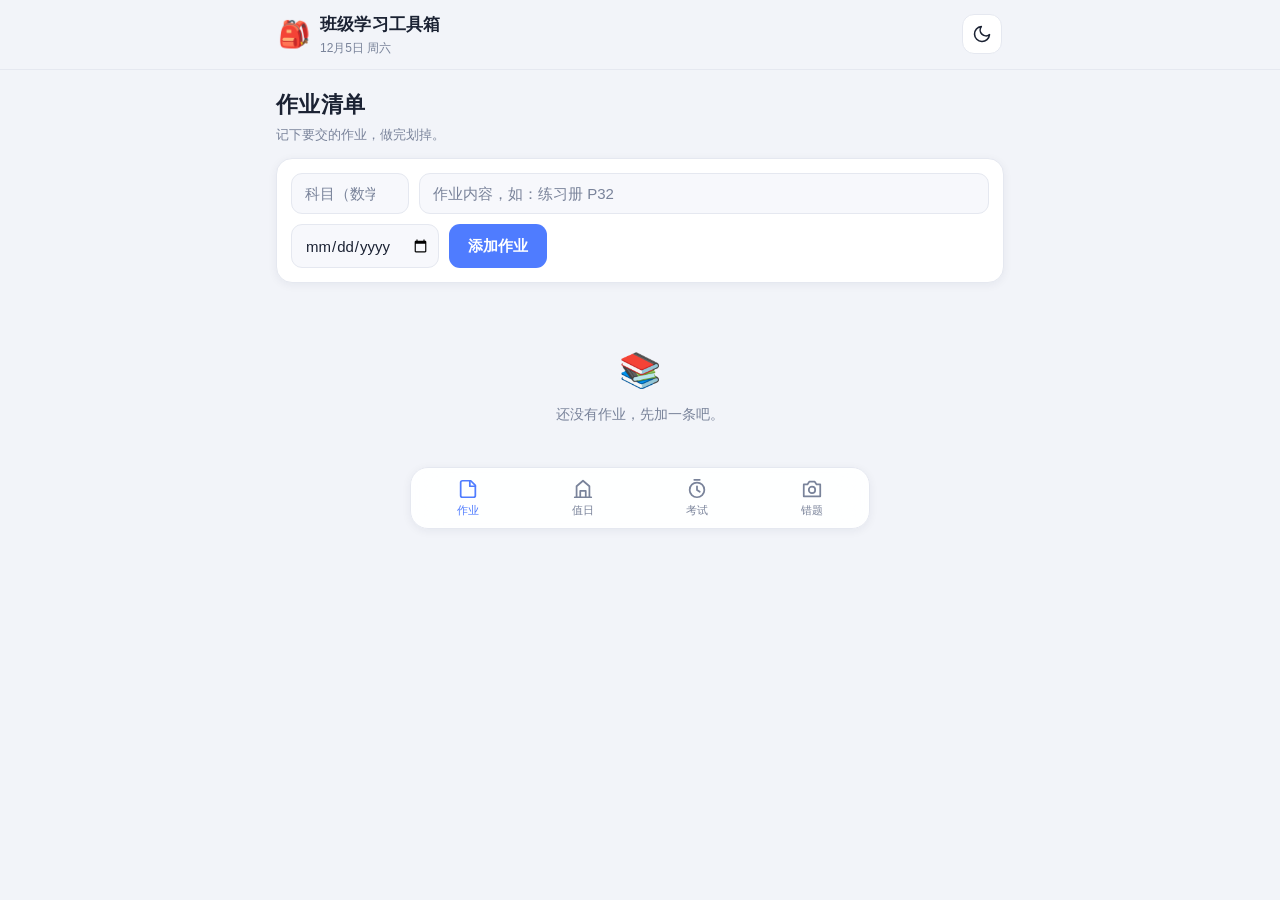
==== index.html @ fb42eb40 "feat: 班级学习工具箱 v1（作业、值日、考试倒计时、错题本）" ====
<!DOCTYPE html>
<html lang="zh-CN">
<head>
<meta charset="UTF-8">
<meta name="viewport" content="width=device-width, initial-scale=1.0, viewport-fit=cover">
<meta name="theme-color" content="#4f7cff">
<meta name="description" content="班级学习工具箱：作业清单、值日表、考试倒计时、错题整理，一个页面全搞定，数据存在本机。">
<title>班级学习工具箱</title>
<link rel="icon" href="data:image/svg+xml,<svg xmlns='http://www.w3.org/2000/svg' viewBox='0 0 100 100'><text y='.9em' font-size='90'>🎒</text></svg>">
<link rel="manifest" href="manifest.json">
<link rel="stylesheet" href="style.css?v=1">
</head>
<body>

<header class="topbar">
  <div class="topbar-inner">
    <div class="brand">
      <span class="brand-logo">🎒</span>
      <div>
        <h1>班级学习工具箱</h1>
        <p class="brand-sub" id="todayText">今天</p>
      </div>
    </div>
    <button class="icon-btn" id="themeBtn" type="button" aria-label="切换深色模式">
      <svg viewBox="0 0 24 24" aria-hidden="true"><path d="M21 12.8A9 9 0 1 1 11.2 3a7 7 0 0 0 9.8 9.8Z"/></svg>
    </button>
  </div>
</header>

<main class="wrap">

  <!-- ========== 作业 ========== -->
  <section class="panel" id="panel-homework">
    <div class="panel-head">
      <h2>作业清单</h2>
      <p class="panel-desc">记下要交的作业，做完划掉。</p>
    </div>

    <form class="card form" id="hwForm" autocomplete="off">
      <div class="row">
        <input class="input" id="hwSubject" list="subjectList" placeholder="科目（数学）" maxlength="12">
        <input class="input grow" id="hwTitle" placeholder="作业内容，如：练习册 P32" maxlength="60" required>
      </div>
      <div class="row">
        <input class="input" id="hwDue" type="date" aria-label="截止日期">
        <button class="btn primary" type="submit">添加作业</button>
      </div>
      <datalist id="subjectList">
        <option>语文</option><option>数学</option><option>英语</option>
        <option>物理</option><option>化学</option><option>生物</option>
        <option>历史</option><option>地理</option><option>道法</option><option>其他</option>
      </datalist>
    </form>

    <div class="stats" id="hwStats"></div>
    <ul class="list" id="hwList"></ul>
    <div class="empty" id="hwEmpty" hidden>
      <span class="empty-emoji">📚</span>
      <p>还没有作业，先加一条吧。</p>
    </div>
  </section>

  <!-- ========== 值日 ========== -->
  <section class="panel" id="panel-duty" hidden>
    <div class="panel-head">
      <h2>值日表</h2>
      <p class="panel-desc">点一下就能改，谁值日一目了然。</p>
    </div>
    <div class="duty-grid" id="dutyGrid"></div>
    <p class="hint">今日值日：<strong id="dutyToday">未安排</strong></p>
  </section>

  <!-- ========== 考试 ========== -->
  <section class="panel" id="panel-exam" hidden>
    <div class="panel-head">
      <h2>考试倒计时</h2>
      <p class="panel-desc">离考试还有几天，心里有个数。</p>
    </div>

    <form class="card form" id="examForm" autocomplete="off">
      <div class="row">
        <input class="input grow" id="examName" placeholder="考试名称，如：期中数学" maxlength="30" required>
        <input class="input" id="examDate" type="date" required aria-label="考试日期">
        <button class="btn primary" type="submit">添加</button>
      </div>
    </form>

    <div class="exam-list" id="examList"></div>
    <div class="empty" id="examEmpty" hidden>
      <span class="empty-emoji">⏳</span>
      <p>还没有考试安排。</p>
    </div>
  </section>

  <!-- ========== 错题 ========== -->
  <section class="panel" id="panel-mistake" hidden>
    <div class="panel-head">
      <h2>错题本</h2>
      <p class="panel-desc">拍下题目，写上错因，考前翻一翻。</p>
    </div>

    <form class="card form" id="mistakeForm" autocomplete="off">
      <label class="upload" id="uploadBox">
        <input type="file" id="mistakeFile" accept="image/*" hidden>
        <img id="mistakePreview" alt="预览" hidden>
        <span class="upload-tip" id="uploadTip">📷 选择题目照片</span>
      </label>
      <div class="row">
        <input class="input" id="mistakeSubject" list="subjectList" placeholder="科目" maxlength="12">
        <input class="input grow" id="mistakeNote" placeholder="错因 / 正确思路" maxlength="80">
      </div>
      <button class="btn primary" type="submit" id="mistakeSubmit">保存错题</button>
    </form>

    <div class="mistake-grid" id="mistakeGrid"></div>
    <div class="empty" id="mistakeEmpty" hidden>
      <span class="empty-emoji">📝</span>
      <p>错题本还是空的。</p>
    </div>
  </section>

</main>

<nav class="tabbar" aria-label="功能导航">
  <button class="tab active" data-tab="homework" type="button">
    <svg viewBox="0 0 24 24" aria-hidden="true"><path d="M4 5a2 2 0 0 1 2-2h9l5 5v11a2 2 0 0 1-2 2H6a2 2 0 0 1-2-2Z"/><path d="M14 3v6h6"/></svg>
    <span>作业</span>
  </button>
  <button class="tab" data-tab="duty" type="button">
    <svg viewBox="0 0 24 24" aria-hidden="true"><path d="M3 21h18"/><path d="M5 21V9l7-6 7 6v12"/><path d="M9 21v-7h6v7"/></svg>
    <span>值日</span>
  </button>
  <button class="tab" data-tab="exam" type="button">
    <svg viewBox="0 0 24 24" aria-hidden="true"><circle cx="12" cy="13" r="8"/><path d="M12 9v4l3 2"/><path d="M9 2h6"/></svg>
    <span>考试</span>
  </button>
  <button class="tab" data-tab="mistake" type="button">
    <svg viewBox="0 0 24 24" aria-hidden="true"><path d="M3 7h4l2-3h6l2 3h4v13H3Z"/><circle cx="12" cy="13" r="3.5"/></svg>
    <span>错题</span>
  </button>
</nav>

<div class="toast" id="toast" role="status" aria-live="polite"></div>

<script src="app.js?v=1" defer></script>
</body>
</html>
---- style.css ----
:root {
  --bg: #f2f4f9;
  --card: #ffffff;
  --card-2: #f7f8fc;
  --text: #1b2233;
  --muted: #79839a;
  --line: #e5e8f0;
  --primary: #4f7cff;
  --primary-soft: #eaf0ff;
  --danger: #e5484d;
  --danger-soft: #fdecec;
  --ok: #17a673;
  --ok-soft: #e7f7f0;
  --shadow: 0 2px 10px rgba(24, 39, 75, .06);
  --radius: 16px;
}

body.dark {
  --bg: #0e1320;
  --card: #171e2e;
  --card-2: #1d2536;
  --text: #e8edf8;
  --muted: #98a3ba;
  --line: #273149;
  --primary: #6c93ff;
  --primary-soft: #1e2b4d;
  --danger: #ff6b6f;
  --danger-soft: #3a1f24;
  --ok: #3ddc97;
  --ok-soft: #163328;
  --shadow: 0 2px 14px rgba(0, 0, 0, .35);
}

* { box-sizing: border-box; }

[hidden] { display: none !important; }

html { -webkit-text-size-adjust: 100%; }

body {
  margin: 0;
  padding-bottom: calc(78px + env(safe-area-inset-bottom));
  background: var(--bg);
  color: var(--text);
  font-family: -apple-system, BlinkMacSystemFont, "PingFang SC", "Microsoft YaHei", "Segoe UI", sans-serif;
  font-size: 15px;
  line-height: 1.5;
  transition: background .2s, color .2s;
}

svg { width: 20px; height: 20px; fill: none; stroke: currentColor; stroke-width: 1.9; stroke-linecap: round; stroke-linejoin: round; }

/* ---------- 顶栏 ---------- */
.topbar {
  position: sticky;
  top: 0;
  z-index: 20;
  background: color-mix(in srgb, var(--bg) 88%, transparent);
  backdrop-filter: blur(12px);
  border-bottom: 1px solid var(--line);
}
.topbar-inner {
  max-width: 760px;
  margin: 0 auto;
  padding: 12px 18px;
  display: flex;
  align-items: center;
  justify-content: space-between;
  gap: 12px;
}
.brand { display: flex; align-items: center; gap: 10px; min-width: 0; }
.brand-logo { font-size: 26px; line-height: 1; }
.brand h1 { margin: 0; font-size: 17px; font-weight: 700; letter-spacing: .2px; }
.brand-sub { margin: 1px 0 0; font-size: 12px; color: var(--muted); }

.icon-btn {
  width: 40px; height: 40px;
  display: grid; place-items: center;
  border: 1px solid var(--line);
  border-radius: 12px;
  background: var(--card);
  color: var(--text);
  cursor: pointer;
  flex: 0 0 auto;
}
.icon-btn:active { transform: scale(.94); }

/* ---------- 布局 ---------- */
.wrap { max-width: 760px; margin: 0 auto; padding: 18px 16px 8px; }

.panel-head { margin-bottom: 14px; }
.panel-head h2 { margin: 0 0 4px; font-size: 22px; letter-spacing: .3px; }
.panel-desc { margin: 0; color: var(--muted); font-size: 13px; }

.card {
  background: var(--card);
  border: 1px solid var(--line);
  border-radius: var(--radius);
  box-shadow: var(--shadow);
}

/* ---------- 表单 ---------- */
.form { padding: 14px; display: flex; flex-direction: column; gap: 10px; margin-bottom: 16px; }
.row { display: flex; gap: 10px; }
.row > .grow { flex: 1 1 auto; min-width: 0; }

.input {
  min-width: 0;
  width: 118px;
  flex: 0 0 auto;
  padding: 11px 13px;
  border: 1px solid var(--line);
  border-radius: 11px;
  background: var(--card-2);
  color: var(--text);
  font-size: 15px;
  font-family: inherit;
  transition: border-color .15s, box-shadow .15s;
}
.input::placeholder { color: var(--muted); }
.input:focus {
  outline: none;
  border-color: var(--primary);
  box-shadow: 0 0 0 3px var(--primary-soft);
}
input[type="date"].input { width: 148px; padding-right: 8px; }

.btn {
  min-height: 44px;
  padding: 0 18px;
  border: 1px solid var(--line);
  border-radius: 11px;
  background: var(--card-2);
  color: var(--text);
  font-size: 15px;
  font-family: inherit;
  font-weight: 600;
  cursor: pointer;
  flex: 0 0 auto;
  transition: transform .12s, filter .15s;
}
.btn.primary { background: var(--primary); border-color: transparent; color: #fff; }
.btn:active { transform: scale(.97); }
.btn:disabled { opacity: .55; cursor: not-allowed; }

/* ---------- 统计条 ---------- */
.stats { display: flex; gap: 8px; flex-wrap: wrap; margin-bottom: 12px; font-size: 13px; color: var(--muted); }
.chip {
  padding: 5px 11px;
  border-radius: 999px;
  background: var(--card);
  border: 1px solid var(--line);
}
.chip b { color: var(--text); }
.chip.urgent { background: var(--danger-soft); border-color: transparent; color: var(--danger); }
.chip.urgent b { color: var(--danger); }
.chip.done { background: var(--ok-soft); border-color: transparent; color: var(--ok); }
.chip.done b { color: var(--ok); }

/* ---------- 作业列表 ---------- */
.list { list-style: none; margin: 0; padding: 0; display: flex; flex-direction: column; gap: 10px; }

.hw-item {
  display: flex;
  align-items: flex-start;
  gap: 12px;
  padding: 14px;
  background: var(--card);
  border: 1px solid var(--line);
  border-radius: 14px;
  box-shadow: var(--shadow);
}
.hw-item.overdue { border-color: color-mix(in srgb, var(--danger) 45%, var(--line)); }
.hw-item.done { opacity: .62; }
.hw-item.done .hw-title { text-decoration: line-through; }

.check {
  flex: 0 0 auto;
  width: 26px; height: 26px;
  margin-top: 1px;
  border: 1.8px solid var(--line);
  border-radius: 9px;
  background: var(--card-2);
  color: transparent;
  display: grid; place-items: center;
  cursor: pointer;
  transition: background .15s, border-color .15s;
}
.check svg { width: 15px; height: 15px; stroke-width: 3; }
.check[aria-checked="true"] { background: var(--ok); border-color: var(--ok); color: #fff; }

.hw-body { flex: 1 1 auto; min-width: 0; }
.hw-title { font-size: 15px; font-weight: 600; word-break: break-word; }
.hw-meta { display: flex; align-items: center; gap: 8px; margin-top: 6px; flex-wrap: wrap; font-size: 12px; color: var(--muted); }
.subject-tag {
  padding: 2px 8px;
  border-radius: 6px;
  background: var(--primary-soft);
  color: var(--primary);
  font-weight: 600;
}
.due-bad { color: var(--danger); font-weight: 600; }

.del {
  flex: 0 0 auto;
  width: 32px; height: 32px;
  display: grid; place-items: center;
  border: none;
  background: transparent;
  color: var(--muted);
  border-radius: 9px;
  cursor: pointer;
}
.del svg { width: 17px; height: 17px; }
.del:active { background: var(--danger-soft); color: var(--danger); }

/* ---------- 值日 ---------- */
.duty-grid { display: grid; grid-template-columns: repeat(2, minmax(0, 1fr)); gap: 10px; }
.duty-day {
  padding: 13px 14px;
  background: var(--card);
  border: 1px solid var(--line);
  border-radius: 14px;
  box-shadow: var(--shadow);
}
.duty-day.today { border-color: var(--primary); box-shadow: 0 0 0 3px var(--primary-soft); }
.duty-name { font-size: 12px; color: var(--muted); display: flex; align-items: center; gap: 6px; }
.duty-name .dot { width: 6px; height: 6px; border-radius: 50%; background: var(--primary); display: none; }
.duty-day.today .dot { display: inline-block; }
.duty-input {
  width: 100%;
  margin-top: 6px;
  padding: 7px 0;
  border: none;
  border-bottom: 1px dashed transparent;
  background: transparent;
  color: var(--text);
  font-size: 15px;
  font-weight: 600;
  font-family: inherit;
}
.duty-input::placeholder { color: var(--muted); font-weight: 400; }
.duty-input:hover, .duty-input:focus { outline: none; border-bottom-color: var(--line); }

.hint { margin: 14px 2px 0; font-size: 13px; color: var(--muted); }
.hint strong { color: var(--text); }

/* ---------- 考试 ---------- */
.exam-list { display: flex; flex-direction: column; gap: 10px; }
.exam-item {
  display: flex;
  align-items: center;
  gap: 14px;
  padding: 14px 16px;
  background: var(--card);
  border: 1px solid var(--line);
  border-radius: 14px;
  box-shadow: var(--shadow);
}
.exam-count {
  flex: 0 0 auto;
  min-width: 62px;
  text-align: center;
  padding: 6px 4px;
  border-radius: 12px;
  background: var(--primary-soft);
  color: var(--primary);
}
.exam-count b { display: block; font-size: 22px; line-height: 1.15; font-variant-numeric: tabular-nums; }
.exam-count span { font-size: 11px; }
.exam-item.soon .exam-count { background: var(--danger-soft); color: var(--danger); }
.exam-item.past { opacity: .55; }
.exam-item.past .exam-count { background: var(--card-2); color: var(--muted); }
.exam-main { flex: 1 1 auto; min-width: 0; }
.exam-name { font-weight: 600; font-size: 15px; word-break: break-word; }
.exam-date { font-size: 12px; color: var(--muted); margin-top: 3px; }

/* ---------- 错题 ---------- */
.upload {
  display: flex;
  align-items: center;
  justify-content: center;
  min-height: 96px;
  border: 1.5px dashed var(--line);
  border-radius: 12px;
  background: var(--card-2);
  color: var(--muted);
  font-size: 14px;
  cursor: pointer;
  overflow: hidden;
}
.upload:active { border-color: var(--primary); color: var(--primary); }
.upload img { width: 100%; max-height: 220px; object-fit: contain; display: block; }

.mistake-grid { display: grid; grid-template-columns: repeat(2, minmax(0, 1fr)); gap: 10px; }
.mistake-card {
  position: relative;
  background: var(--card);
  border: 1px solid var(--line);
  border-radius: 14px;
  overflow: hidden;
  box-shadow: var(--shadow);
}
.mistake-card img { width: 100%; aspect-ratio: 4 / 3; object-fit: cover; display: block; background: var(--card-2); cursor: zoom-in; }
.mistake-info { padding: 9px 11px 11px; }
.mistake-info .subject-tag { font-size: 11px; }
.mistake-note { font-size: 13px; margin-top: 6px; color: var(--text); word-break: break-word; }
.mistake-time { font-size: 11px; color: var(--muted); margin-top: 4px; }
.mistake-del {
  position: absolute;
  top: 8px; right: 8px;
  width: 30px; height: 30px;
  display: grid; place-items: center;
  border: none;
  border-radius: 9px;
  background: rgba(0, 0, 0, .5);
  color: #fff;
  cursor: pointer;
}
.mistake-del svg { width: 15px; height: 15px; }

/* ---------- 空状态 ---------- */
.empty { text-align: center; padding: 34px 16px; color: var(--muted); }
.empty-emoji { font-size: 34px; display: block; margin-bottom: 8px; }
.empty p { margin: 0; font-size: 14px; }

/* ---------- 底部导航 ---------- */
.tabbar {
  position: fixed;
  left: 0; right: 0; bottom: 0;
  z-index: 20;
  display: flex;
  background: color-mix(in srgb, var(--card) 92%, transparent);
  backdrop-filter: blur(14px);
  border-top: 1px solid var(--line);
  padding-bottom: env(safe-area-inset-bottom);
}
.tab {
  flex: 1 1 0;
  min-height: 60px;
  display: flex;
  flex-direction: column;
  align-items: center;
  justify-content: center;
  gap: 3px;
  border: none;
  background: transparent;
  color: var(--muted);
  font-size: 11px;
  font-family: inherit;
  cursor: pointer;
  transition: color .15s;
}
.tab svg { width: 22px; height: 22px; }
.tab.active { color: var(--primary); }

/* ---------- 提示条 ---------- */
.toast {
  position: fixed;
  left: 50%;
  bottom: calc(86px + env(safe-area-inset-bottom));
  transform: translate(-50%, 12px);
  max-width: 80vw;
  padding: 10px 18px;
  border-radius: 999px;
  background: rgba(24, 30, 46, .92);
  color: #fff;
  font-size: 13px;
  opacity: 0;
  pointer-events: none;
  transition: opacity .2s, transform .2s;
  z-index: 40;
}
.toast.show { opacity: 1; transform: translate(-50%, 0); }

/* ---------- 大图预览 ---------- */
.lightbox {
  position: fixed;
  inset: 0;
  z-index: 50;
  display: grid;
  place-items: center;
  padding: 20px;
  background: rgba(0, 0, 0, .9);
}
.lightbox img {
  max-width: 100%;
  max-height: 88vh;
  object-fit: contain;
  border-radius: 10px;
}
.lightbox-close {
  position: absolute;
  top: calc(16px + env(safe-area-inset-top));
  right: 16px;
  width: 40px; height: 40px;
  display: grid; place-items: center;
  border: none;
  border-radius: 50%;
  background: rgba(255, 255, 255, .16);
  color: #fff;
  cursor: pointer;
}

/* ---------- 大屏 ---------- */
@media (min-width: 720px) {
  body { padding-bottom: 24px; }
  .duty-grid { grid-template-columns: repeat(4, minmax(0, 1fr)); }
  .mistake-grid { grid-template-columns: repeat(3, minmax(0, 1fr)); }
  .tabbar {
    position: sticky;
    bottom: 16px;
    max-width: 460px;
    margin: 0 auto 8px;
    border: 1px solid var(--line);
    border-radius: 18px;
    box-shadow: var(--shadow);
  }
}

@media (prefers-reduced-motion: reduce) {
  * { transition: none !important; animation: none !important; }
}
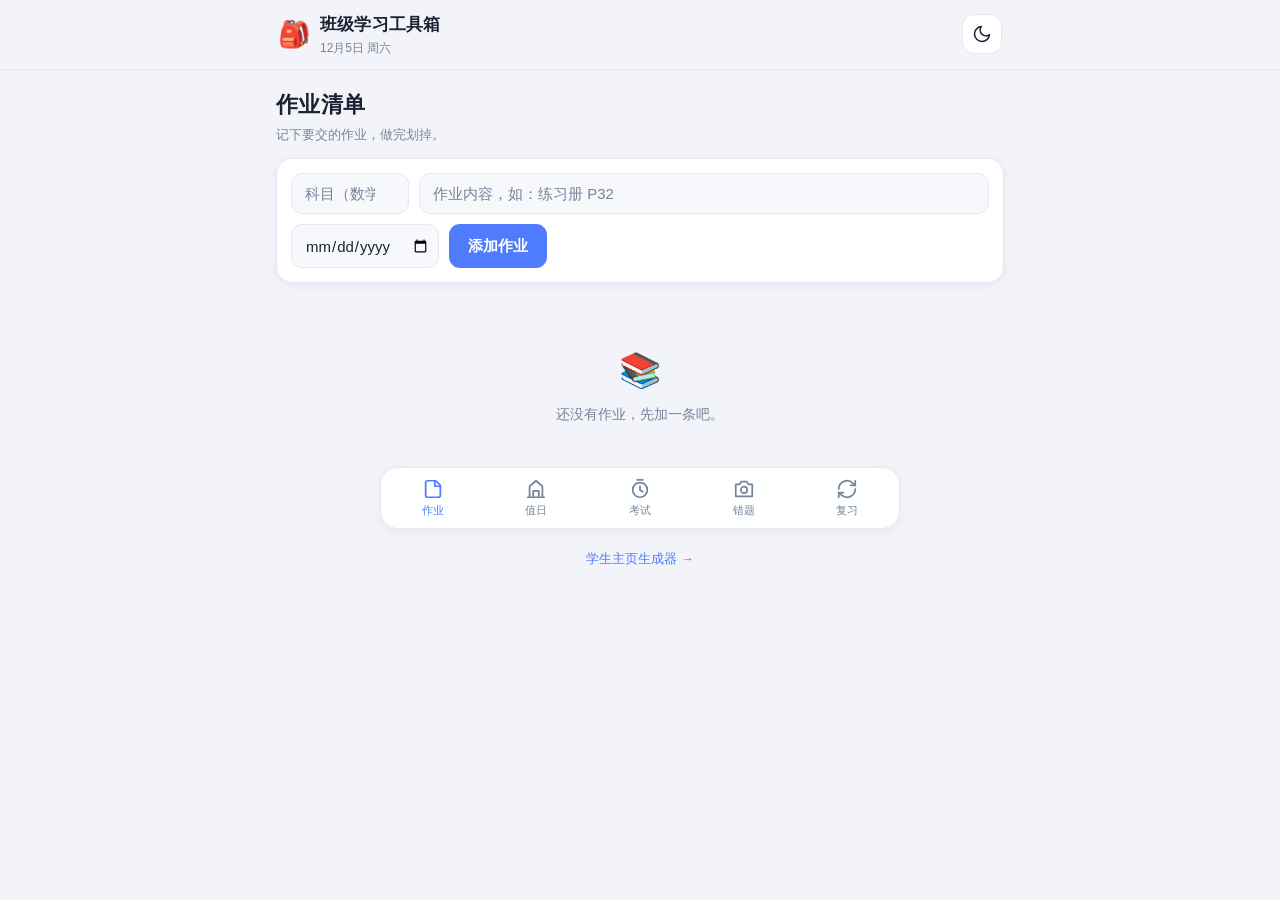
==== commit 3032f2df: "feat: 新增错题复习（遗忘曲线）、动画与主页生成器" ====
--- a/index.html
+++ b/index.html
@@ -8,7 +8,7 @@
 <title>班级学习工具箱</title>
 <link rel="icon" href="data:image/svg+xml,<svg xmlns='http://www.w3.org/2000/svg' viewBox='0 0 100 100'><text y='.9em' font-size='90'>🎒</text></svg>">
 <link rel="manifest" href="manifest.json">
-<link rel="stylesheet" href="style.css?v=1">
+<link rel="stylesheet" href="style.css?v=2">
 </head>
 <body>
 
@@ -53,6 +53,7 @@
     </form>
 
     <div class="stats" id="hwStats"></div>
+    <div class="hw-progress" id="hwProgress" hidden><span id="hwProgressBar"></span></div>
     <ul class="list" id="hwList"></ul>
     <div class="empty" id="hwEmpty" hidden>
       <span class="empty-emoji">📚</span>
@@ -119,6 +120,29 @@
     </div>
   </section>
 
+  <!-- ========== 复习 ========== -->
+  <section class="panel" id="panel-review" hidden>
+    <div class="panel-head">
+      <h2>错题复习</h2>
+      <p class="panel-desc">按遗忘曲线提醒，复习一次就往后推几天。</p>
+    </div>
+
+    <div class="stats" id="reviewStats"></div>
+
+    <div class="review-stage" id="reviewStage"></div>
+
+    <div class="review-done" id="reviewDone" hidden>
+      <span class="empty-emoji">🎉</span>
+      <h3>今天的错题复习完了</h3>
+      <p id="reviewDoneText">明天再来。</p>
+    </div>
+
+    <div class="empty" id="reviewEmpty" hidden>
+      <span class="empty-emoji">🌱</span>
+      <p>还没有错题。先去「错题」标签记一道。</p>
+    </div>
+  </section>
+
 </main>
 
 <nav class="tabbar" aria-label="功能导航">
@@ -138,10 +162,18 @@
     <svg viewBox="0 0 24 24" aria-hidden="true"><path d="M3 7h4l2-3h6l2 3h4v13H3Z"/><circle cx="12" cy="13" r="3.5"/></svg>
     <span>错题</span>
   </button>
+  <button class="tab" data-tab="review" type="button">
+    <svg viewBox="0 0 24 24" aria-hidden="true"><path d="M3 12a9 9 0 0 1 15.5-6.2L21 8"/><path d="M21 3v5h-5"/><path d="M21 12a9 9 0 0 1-15.5 6.2L3 16"/><path d="M3 21v-5h5"/></svg>
+    <span>复习</span>
+  </button>
 </nav>
 
 <div class="toast" id="toast" role="status" aria-live="polite"></div>
 
-<script src="app.js?v=1" defer></script>
+<footer class="site-foot">
+  <a href="home/">学生主页生成器 →</a>
+</footer>
+
+<script src="app.js?v=2" defer></script>
 </body>
 </html>
--- a/style.css
+++ b/style.css
@@ -402,6 +402,147 @@
   cursor: pointer;
 }
 
+/* ---------- 作业完成进度 ---------- */
+.hw-progress {
+  height: 8px;
+  border-radius: 999px;
+  background: var(--line);
+  overflow: hidden;
+  margin-bottom: 14px;
+}
+.hw-progress span {
+  display: block;
+  height: 100%;
+  width: 0;
+  border-radius: inherit;
+  background: linear-gradient(90deg, #6c93ff, #17a673);
+  transition: width .45s cubic-bezier(.2, .9, .25, 1);
+}
+
+/* ---------- 复习卡片 ---------- */
+.review-stage { margin-top: 4px; }
+
+.review-card {
+  background: var(--card);
+  border: 1px solid var(--line);
+  border-radius: 18px;
+  box-shadow: var(--shadow);
+  padding: 14px;
+  animation: cardIn .34s cubic-bezier(.2, .9, .25, 1) both;
+}
+.review-card.leaving { animation: cardOut .2s ease forwards; }
+
+.review-card img {
+  width: 100%;
+  max-height: 44vh;
+  object-fit: contain;
+  border-radius: 12px;
+  background: var(--card-2);
+  display: block;
+  cursor: zoom-in;
+}
+
+.review-top {
+  display: flex;
+  align-items: center;
+  justify-content: space-between;
+  gap: 10px;
+  margin-bottom: 10px;
+}
+.review-count { font-size: 12px; color: var(--muted); font-variant-numeric: tabular-nums; }
+
+.levels { display: flex; gap: 4px; }
+.levels i {
+  width: 6px; height: 6px;
+  border-radius: 50%;
+  background: var(--line);
+  display: block;
+}
+.levels i.on { background: var(--primary); }
+
+.review-note {
+  margin: 12px 0 0;
+  font-size: 15px;
+  font-weight: 600;
+  word-break: break-word;
+}
+.review-actions { display: flex; gap: 10px; margin-top: 14px; }
+.review-actions .btn { flex: 1 1 0; min-height: 48px; }
+.btn.ghost { background: var(--card-2); }
+
+.review-done { text-align: center; padding: 30px 16px 40px; }
+.review-done h3 { margin: 6px 0 6px; font-size: 17px; }
+.review-done p { margin: 0; font-size: 13px; color: var(--muted); }
+
+/* ---------- 页脚 ---------- */
+.site-foot {
+  max-width: 760px;
+  margin: 0 auto;
+  padding: 4px 16px 18px;
+  text-align: center;
+  font-size: 13px;
+}
+.site-foot a {
+  color: var(--primary);
+  text-decoration: none;
+  padding: 8px 4px;
+  display: inline-block;
+}
+.site-foot a:active { opacity: .6; }
+
+/* ---------- 动画 ---------- */
+@keyframes panelIn {
+  from { opacity: 0; transform: translateY(8px); }
+  to { opacity: 1; transform: none; }
+}
+@keyframes itemIn {
+  from { opacity: 0; transform: translateY(10px); }
+  to { opacity: 1; transform: none; }
+}
+@keyframes cardIn {
+  from { opacity: 0; transform: translateY(14px) scale(.985); }
+  to { opacity: 1; transform: none; }
+}
+@keyframes cardOut {
+  to { opacity: 0; transform: translateX(-24px) scale(.97); }
+}
+@keyframes tickPop {
+  0% { transform: scale(.4); opacity: 0; }
+  60% { transform: scale(1.25); opacity: 1; }
+  100% { transform: scale(1); }
+}
+@keyframes tabPop {
+  0% { transform: scale(.82); }
+  60% { transform: scale(1.14); }
+  100% { transform: scale(1); }
+}
+@keyframes floaty {
+  0%, 100% { transform: translateY(0); }
+  50% { transform: translateY(-3px); }
+}
+@keyframes bob {
+  0%, 100% { transform: translateY(0); }
+  50% { transform: translateY(-6px); }
+}
+@keyframes popIn {
+  0% { opacity: 0; transform: scale(.9); }
+  100% { opacity: 1; transform: scale(1); }
+}
+
+.panel { animation: panelIn .26s ease both; }
+.hw-item,
+.exam-item,
+.mistake-card,
+.duty-day {
+  animation: itemIn .32s ease both;
+  animation-delay: calc(var(--i, 0) * 45ms);
+}
+.check[aria-checked="true"] svg { animation: tickPop .3s ease both; }
+.tab.active svg { animation: tabPop .28s ease both; }
+.brand-logo { animation: floaty 4.5s ease-in-out infinite; }
+.empty-emoji { animation: bob 2.6s ease-in-out infinite; }
+.lightbox { animation: popIn .18s ease both; }
+
 /* ---------- 大屏 ---------- */
 @media (min-width: 720px) {
   body { padding-bottom: 24px; }
@@ -410,7 +551,7 @@
   .tabbar {
     position: sticky;
     bottom: 16px;
-    max-width: 460px;
+    max-width: 520px;
     margin: 0 auto 8px;
     border: 1px solid var(--line);
     border-radius: 18px;
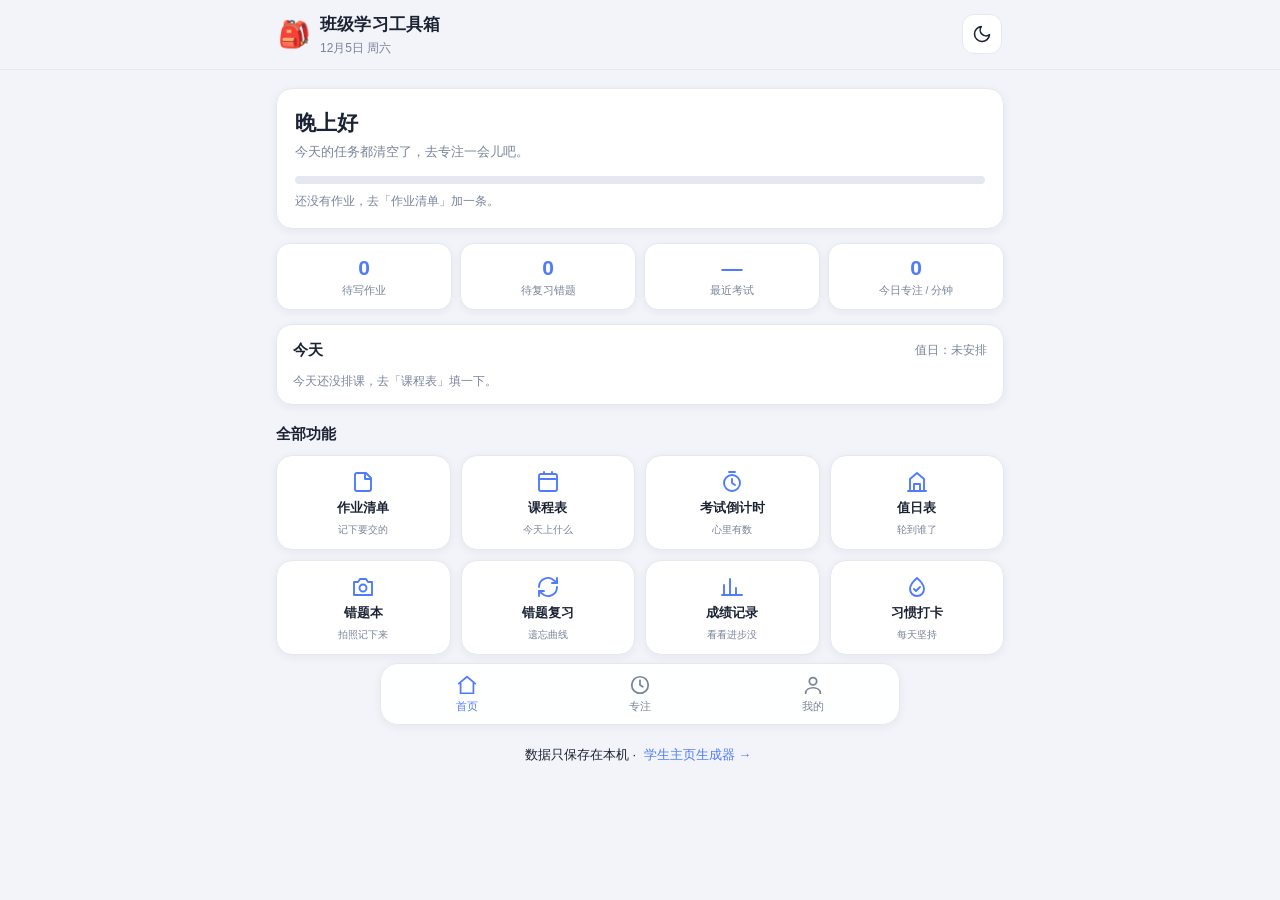
==== commit 75f1c546: "feat: v3 首页仪表盘+课程表/专注/成绩/打卡/备份，移除个人身份信息" ====
--- a/index.html
+++ b/index.html
@@ -4,20 +4,23 @@
 <meta charset="UTF-8">
 <meta name="viewport" content="width=device-width, initial-scale=1.0, viewport-fit=cover">
 <meta name="theme-color" content="#4f7cff">
-<meta name="description" content="班级学习工具箱：作业清单、值日表、考试倒计时、错题整理，一个页面全搞定，数据存在本机。">
+<meta name="description" content="班级学习工具箱：作业、课程表、考试倒计时、值日、错题复习、番茄钟、成绩记录、习惯打卡，数据只存在本机。">
 <title>班级学习工具箱</title>
 <link rel="icon" href="data:image/svg+xml,<svg xmlns='http://www.w3.org/2000/svg' viewBox='0 0 100 100'><text y='.9em' font-size='90'>🎒</text></svg>">
 <link rel="manifest" href="manifest.json">
-<link rel="stylesheet" href="style.css?v=2">
+<link rel="stylesheet" href="style.css?v=3">
 </head>
 <body>
 
 <header class="topbar">
   <div class="topbar-inner">
+    <button class="icon-btn back-btn" id="backBtn" type="button" aria-label="返回首页" hidden>
+      <svg viewBox="0 0 24 24" aria-hidden="true"><path d="M15 18l-6-6 6-6"/></svg>
+    </button>
     <div class="brand">
       <span class="brand-logo">🎒</span>
       <div>
-        <h1>班级学习工具箱</h1>
+        <h1 id="viewTitle">班级学习工具箱</h1>
         <p class="brand-sub" id="todayText">今天</p>
       </div>
     </div>
@@ -29,8 +32,81 @@
 
 <main class="wrap">
 
+  <!-- ========== 首页 ========== -->
+  <section class="view" id="view-home">
+    <div class="card hero">
+      <p class="hero-hi" id="heroHi">你好</p>
+      <p class="hero-sub" id="heroTip">今天也要加油。</p>
+      <div class="hero-progress"><span id="heroProgressBar"></span></div>
+      <p class="hero-progress-text" id="heroProgressText"></p>
+    </div>
+
+    <div class="stat-grid">
+      <button class="stat-card" data-go="homework" type="button">
+        <span class="stat-num" id="statHw">0</span>
+        <span class="stat-label">待写作业</span>
+      </button>
+      <button class="stat-card" data-go="review" type="button">
+        <span class="stat-num" id="statReview">0</span>
+        <span class="stat-label">待复习错题</span>
+      </button>
+      <button class="stat-card" data-go="exam" type="button">
+        <span class="stat-num" id="statExam">—</span>
+        <span class="stat-label" id="statExamLabel">最近考试</span>
+      </button>
+      <button class="stat-card" data-go="focus" type="button">
+        <span class="stat-num" id="statFocus">0</span>
+        <span class="stat-label">今日专注 / 分钟</span>
+      </button>
+    </div>
+
+    <div class="card today-card">
+      <div class="card-head">
+        <h3>今天</h3>
+        <span class="muted" id="todayDuty">值日：未安排</span>
+      </div>
+      <div class="today-classes" id="todayClasses"></div>
+    </div>
+
+    <h3 class="section-title">全部功能</h3>
+    <div class="feature-grid">
+      <button class="feature" data-go="homework" type="button">
+        <svg viewBox="0 0 24 24" aria-hidden="true"><path d="M4 5a2 2 0 0 1 2-2h9l5 5v11a2 2 0 0 1-2 2H6a2 2 0 0 1-2-2Z"/><path d="M14 3v6h6"/></svg>
+        <span>作业清单</span><em>记下要交的</em>
+      </button>
+      <button class="feature" data-go="schedule" type="button">
+        <svg viewBox="0 0 24 24" aria-hidden="true"><rect x="3" y="4" width="18" height="17" rx="2"/><path d="M3 9h18M8 4V2m8 2V2"/></svg>
+        <span>课程表</span><em>今天上什么</em>
+      </button>
+      <button class="feature" data-go="exam" type="button">
+        <svg viewBox="0 0 24 24" aria-hidden="true"><circle cx="12" cy="13" r="8"/><path d="M12 9v4l3 2"/><path d="M9 2h6"/></svg>
+        <span>考试倒计时</span><em>心里有数</em>
+      </button>
+      <button class="feature" data-go="duty" type="button">
+        <svg viewBox="0 0 24 24" aria-hidden="true"><path d="M3 21h18"/><path d="M5 21V9l7-6 7 6v12"/><path d="M9 21v-7h6v7"/></svg>
+        <span>值日表</span><em>轮到谁了</em>
+      </button>
+      <button class="feature" data-go="mistake" type="button">
+        <svg viewBox="0 0 24 24" aria-hidden="true"><path d="M3 7h4l2-3h6l2 3h4v13H3Z"/><circle cx="12" cy="13" r="3.5"/></svg>
+        <span>错题本</span><em>拍照记下来</em>
+      </button>
+      <button class="feature" data-go="review" type="button">
+        <svg viewBox="0 0 24 24" aria-hidden="true"><path d="M3 12a9 9 0 0 1 15.5-6.2L21 8"/><path d="M21 3v5h-5"/><path d="M21 12a9 9 0 0 1-15.5 6.2L3 16"/><path d="M3 21v-5h5"/></svg>
+        <span>错题复习</span><em>遗忘曲线</em>
+      </button>
+      <button class="feature" data-go="grades" type="button">
+        <svg viewBox="0 0 24 24" aria-hidden="true"><path d="M4 20V10m6 10V4m6 16v-7"/><path d="M2 20h20"/></svg>
+        <span>成绩记录</span><em>看看进步没</em>
+      </button>
+      <button class="feature" data-go="habit" type="button">
+        <svg viewBox="0 0 24 24" aria-hidden="true"><path d="M12 21c-4 0-7-3-7-7 0-5 7-11 7-11s7 6 7 11c0 4-3 7-7 7Z"/><path d="M9 14l2 2 4-4"/></svg>
+        <span>习惯打卡</span><em>每天坚持</em>
+      </button>
+    </div>
+  </section>
+
   <!-- ========== 作业 ========== -->
-  <section class="panel" id="panel-homework">
+  <section class="view" id="view-homework" hidden>
     <div class="panel-head">
       <h2>作业清单</h2>
       <p class="panel-desc">记下要交的作业，做完划掉。</p>
@@ -61,8 +137,20 @@
     </div>
   </section>
 
+  <!-- ========== 课程表 ========== -->
+  <section class="view" id="view-schedule" hidden>
+    <div class="panel-head">
+      <h2>课程表</h2>
+      <p class="panel-desc">选星期几，按顺序填课，自动保存。</p>
+    </div>
+    <div class="week-switch" id="scheduleWeek"></div>
+    <div class="schedule-day" id="scheduleDay"></div>
+    <button class="btn add-line" id="scheduleAdd" type="button">+ 加一节课</button>
+    <p class="hint">今天会上：<strong id="scheduleTodayText">—</strong></p>
+  </section>
+
   <!-- ========== 值日 ========== -->
-  <section class="panel" id="panel-duty" hidden>
+  <section class="view" id="view-duty" hidden>
     <div class="panel-head">
       <h2>值日表</h2>
       <p class="panel-desc">点一下就能改，谁值日一目了然。</p>
@@ -72,7 +160,7 @@
   </section>
 
   <!-- ========== 考试 ========== -->
-  <section class="panel" id="panel-exam" hidden>
+  <section class="view" id="view-exam" hidden>
     <div class="panel-head">
       <h2>考试倒计时</h2>
       <p class="panel-desc">离考试还有几天，心里有个数。</p>
@@ -94,7 +182,7 @@
   </section>
 
   <!-- ========== 错题 ========== -->
-  <section class="panel" id="panel-mistake" hidden>
+  <section class="view" id="view-mistake" hidden>
     <div class="panel-head">
       <h2>错题本</h2>
       <p class="panel-desc">拍下题目，写上错因，考前翻一翻。</p>
@@ -121,14 +209,13 @@
   </section>
 
   <!-- ========== 复习 ========== -->
-  <section class="panel" id="panel-review" hidden>
+  <section class="view" id="view-review" hidden>
     <div class="panel-head">
       <h2>错题复习</h2>
       <p class="panel-desc">按遗忘曲线提醒，复习一次就往后推几天。</p>
     </div>
 
     <div class="stats" id="reviewStats"></div>
-
     <div class="review-stage" id="reviewStage"></div>
 
     <div class="review-done" id="reviewDone" hidden>
@@ -139,41 +226,153 @@
 
     <div class="empty" id="reviewEmpty" hidden>
       <span class="empty-emoji">🌱</span>
-      <p>还没有错题。先去「错题」标签记一道。</p>
+      <p>还没有错题。先去「错题本」记一道。</p>
+    </div>
+  </section>
+
+  <!-- ========== 专注 ========== -->
+  <section class="view" id="view-focus" hidden>
+    <div class="panel-head">
+      <h2>专注计时</h2>
+      <p class="panel-desc">定个时间，专心做完一件事。</p>
+    </div>
+
+    <div class="card focus-card">
+      <div class="focus-modes" id="focusModes">
+        <button type="button" data-min="15">15 分钟</button>
+        <button type="button" data-min="25" class="active">25 分钟</button>
+        <button type="button" data-min="45">45 分钟</button>
+      </div>
+
+      <div class="focus-ring">
+        <svg viewBox="0 0 200 200" aria-hidden="true">
+          <circle class="ring-bg" cx="100" cy="100" r="86"/>
+          <circle class="ring-fg" id="ringFg" cx="100" cy="100" r="86"/>
+        </svg>
+        <div class="focus-time">
+          <span id="focusTime">25:00</span>
+          <em id="focusState">准备开始</em>
+        </div>
+      </div>
+
+      <div class="focus-actions">
+        <button class="btn primary" id="focusToggle" type="button">开始专注</button>
+        <button class="btn ghost" id="focusReset" type="button">重置</button>
+      </div>
+    </div>
+
+    <div class="stats" id="focusStats"></div>
+    <ul class="list" id="focusLog"></ul>
+  </section>
+
+  <!-- ========== 成绩 ========== -->
+  <section class="view" id="view-grades" hidden>
+    <div class="panel-head">
+      <h2>成绩记录</h2>
+      <p class="panel-desc">每次考试记一笔，看看自己是不是在进步。</p>
+    </div>
+
+    <form class="card form" id="gradeForm" autocomplete="off">
+      <div class="row">
+        <input class="input" id="gradeSubject" list="subjectList" placeholder="科目" maxlength="12" required>
+        <input class="input grow" id="gradeName" placeholder="考试名称，如：期中" maxlength="20" required>
+      </div>
+      <div class="row">
+        <input class="input" id="gradeScore" type="number" min="0" step="0.5" placeholder="得分" required>
+        <input class="input" id="gradeFull" type="number" min="1" step="1" placeholder="满分" value="100" required>
+        <input class="input" id="gradeDate" type="date" required aria-label="考试日期">
+        <button class="btn primary" type="submit">添加</button>
+      </div>
+    </form>
+
+    <div class="stats" id="gradeStats"></div>
+    <div class="card chart-card" id="chartCard" hidden>
+      <h3>得分率走势</h3>
+      <canvas id="gradeChart" height="180"></canvas>
+    </div>
+    <ul class="list" id="gradeList"></ul>
+    <div class="empty" id="gradeEmpty" hidden>
+      <span class="empty-emoji">📈</span>
+      <p>还没有成绩记录。</p>
+    </div>
+  </section>
+
+  <!-- ========== 打卡 ========== -->
+  <section class="view" id="view-habit" hidden>
+    <div class="panel-head">
+      <h2>习惯打卡</h2>
+      <p class="panel-desc">背单词、阅读、运动，每天坚持一点点。</p>
+    </div>
+
+    <form class="card form" id="habitForm" autocomplete="off">
+      <div class="row">
+        <input class="input grow" id="habitName" placeholder="比如：背 20 个单词" maxlength="20" required>
+        <button class="btn primary" type="submit">添加</button>
+      </div>
+    </form>
+
+    <ul class="list" id="habitList"></ul>
+    <div class="empty" id="habitEmpty" hidden>
+      <span class="empty-emoji">🌱</span>
+      <p>先添加一个想坚持的习惯。</p>
+    </div>
+  </section>
+
+  <!-- ========== 设置 ========== -->
+  <section class="view" id="view-settings" hidden>
+    <div class="panel-head">
+      <h2>我的</h2>
+      <p class="panel-desc">数据都在你自己的浏览器里，记得定期备份。</p>
+    </div>
+
+    <div class="card settings-card">
+      <h3>数据备份</h3>
+      <p class="muted">导出成一个文件，换手机或清缓存前用得上。</p>
+      <div class="row">
+        <button class="btn primary" id="exportData" type="button">导出全部数据</button>
+        <label class="btn ghost file-btn">
+          导入备份
+          <input type="file" id="importData" accept="application/json,.json" hidden>
+        </label>
+      </div>
+    </div>
+
+    <div class="card settings-card">
+      <h3>更多</h3>
+      <a class="settings-link" href="home/">学生主页生成器 →</a>
+      <p class="muted">版本 v3 · 纯静态网页，无需注册，离线可用。</p>
+    </div>
+
+    <div class="card settings-card danger-zone">
+      <h3>清空数据</h3>
+      <p class="muted">删掉本机上的全部记录，不可恢复。</p>
+      <button class="btn danger" id="wipeData" type="button">全部清空</button>
     </div>
   </section>
 
 </main>
 
-<nav class="tabbar" aria-label="功能导航">
-  <button class="tab active" data-tab="homework" type="button">
-    <svg viewBox="0 0 24 24" aria-hidden="true"><path d="M4 5a2 2 0 0 1 2-2h9l5 5v11a2 2 0 0 1-2 2H6a2 2 0 0 1-2-2Z"/><path d="M14 3v6h6"/></svg>
-    <span>作业</span>
+<nav class="tabbar" aria-label="主导航">
+  <button class="tab active" data-tab="home" type="button">
+    <svg viewBox="0 0 24 24" aria-hidden="true"><path d="M3 10.5 12 3l9 7.5"/><path d="M5 10v11h14V10"/></svg>
+    <span>首页</span>
   </button>
-  <button class="tab" data-tab="duty" type="button">
-    <svg viewBox="0 0 24 24" aria-hidden="true"><path d="M3 21h18"/><path d="M5 21V9l7-6 7 6v12"/><path d="M9 21v-7h6v7"/></svg>
-    <span>值日</span>
+  <button class="tab" data-tab="focus" type="button">
+    <svg viewBox="0 0 24 24" aria-hidden="true"><circle cx="12" cy="12" r="9"/><path d="M12 7v5l3 2"/></svg>
+    <span>专注</span>
   </button>
-  <button class="tab" data-tab="exam" type="button">
-    <svg viewBox="0 0 24 24" aria-hidden="true"><circle cx="12" cy="13" r="8"/><path d="M12 9v4l3 2"/><path d="M9 2h6"/></svg>
-    <span>考试</span>
-  </button>
-  <button class="tab" data-tab="mistake" type="button">
-    <svg viewBox="0 0 24 24" aria-hidden="true"><path d="M3 7h4l2-3h6l2 3h4v13H3Z"/><circle cx="12" cy="13" r="3.5"/></svg>
-    <span>错题</span>
-  </button>
-  <button class="tab" data-tab="review" type="button">
-    <svg viewBox="0 0 24 24" aria-hidden="true"><path d="M3 12a9 9 0 0 1 15.5-6.2L21 8"/><path d="M21 3v5h-5"/><path d="M21 12a9 9 0 0 1-15.5 6.2L3 16"/><path d="M3 21v-5h5"/></svg>
-    <span>复习</span>
+  <button class="tab" data-tab="settings" type="button">
+    <svg viewBox="0 0 24 24" aria-hidden="true"><circle cx="12" cy="8" r="4"/><path d="M4 21c0-4 4-6 8-6s8 2 8 6"/></svg>
+    <span>我的</span>
   </button>
 </nav>
 
+<footer class="site-foot">
+  数据只保存在本机 · <a href="home/">学生主页生成器 →</a>
+</footer>
+
 <div class="toast" id="toast" role="status" aria-live="polite"></div>
 
-<footer class="site-foot">
-  <a href="home/">学生主页生成器 →</a>
-</footer>
-
-<script src="app.js?v=2" defer></script>
+<script src="app.js?v=3" defer></script>
 </body>
 </html>
--- a/style.css
+++ b/style.css
@@ -529,7 +529,7 @@
   100% { opacity: 1; transform: scale(1); }
 }
 
-.panel { animation: panelIn .26s ease both; }
+.panel, .view { animation: panelIn .26s ease both; }
 .hw-item,
 .exam-item,
 .mistake-card,
@@ -542,6 +542,247 @@
 .brand-logo { animation: floaty 4.5s ease-in-out infinite; }
 .empty-emoji { animation: bob 2.6s ease-in-out infinite; }
 .lightbox { animation: popIn .18s ease both; }
+
+/* ---------- 首页 ---------- */
+.back-btn { margin-right: 2px; }
+
+.hero { padding: 18px; margin-bottom: 14px; }
+.hero-hi { margin: 0 0 4px; font-size: 21px; font-weight: 700; }
+.hero-sub { margin: 0 0 14px; font-size: 13px; color: var(--muted); }
+.hero-progress {
+  height: 8px;
+  border-radius: 999px;
+  background: var(--line);
+  overflow: hidden;
+}
+.hero-progress span {
+  display: block;
+  height: 100%;
+  width: 0;
+  background: linear-gradient(90deg, #6c93ff, #17a673);
+  border-radius: inherit;
+  transition: width .5s cubic-bezier(.2, .9, .25, 1);
+}
+.hero-progress-text { margin: 8px 0 0; font-size: 12px; color: var(--muted); }
+
+.stat-grid {
+  display: grid;
+  grid-template-columns: repeat(4, minmax(0, 1fr));
+  gap: 8px;
+  margin-bottom: 14px;
+}
+.stat-card {
+  display: flex;
+  flex-direction: column;
+  align-items: center;
+  gap: 4px;
+  padding: 12px 4px;
+  background: var(--card);
+  border: 1px solid var(--line);
+  border-radius: 14px;
+  box-shadow: var(--shadow);
+  color: var(--text);
+  cursor: pointer;
+  font-family: inherit;
+  transition: transform .15s;
+}
+.stat-card:active { transform: scale(.96); }
+.stat-num { font-size: 21px; font-weight: 700; font-variant-numeric: tabular-nums; color: var(--primary); }
+.stat-label { font-size: 10.5px; color: var(--muted); text-align: center; line-height: 1.3; }
+
+.today-card { padding: 14px 16px; margin-bottom: 18px; }
+.card-head { display: flex; align-items: center; justify-content: space-between; gap: 10px; }
+.card-head h3 { margin: 0; font-size: 15px; }
+.muted { color: var(--muted); font-size: 12px; }
+.today-classes { display: flex; flex-wrap: wrap; gap: 6px; margin-top: 10px; }
+.today-classes .subject-tag { font-size: 12px; }
+.today-classes .muted { align-self: center; }
+
+.section-title { margin: 0 0 10px; font-size: 15px; }
+.feature-grid {
+  display: grid;
+  grid-template-columns: repeat(4, minmax(0, 1fr));
+  gap: 10px;
+}
+.feature {
+  display: flex;
+  flex-direction: column;
+  align-items: center;
+  gap: 6px;
+  padding: 14px 6px 12px;
+  background: var(--card);
+  border: 1px solid var(--line);
+  border-radius: 16px;
+  box-shadow: var(--shadow);
+  color: var(--text);
+  cursor: pointer;
+  font-family: inherit;
+  transition: transform .15s, border-color .15s;
+  animation: itemIn .32s ease both;
+  animation-delay: calc(var(--i, 0) * 40ms);
+}
+.feature:active { transform: scale(.95); }
+.feature svg { width: 24px; height: 24px; color: var(--primary); }
+.feature span { font-size: 12.5px; font-weight: 600; }
+.feature em { font-style: normal; font-size: 10px; color: var(--muted); }
+
+/* ---------- 课程表 ---------- */
+.week-switch { display: flex; gap: 6px; margin-bottom: 14px; }
+.week-switch button {
+  flex: 1 1 0;
+  min-height: 40px;
+  border: 1px solid var(--line);
+  border-radius: 11px;
+  background: var(--card);
+  color: var(--muted);
+  font-size: 13px;
+  font-family: inherit;
+  cursor: pointer;
+}
+.week-switch button.active { background: var(--primary); border-color: transparent; color: #fff; font-weight: 600; }
+.week-switch button.today { border-color: var(--primary); color: var(--primary); }
+.week-switch button.active.today { color: #fff; }
+
+.schedule-day { display: flex; flex-direction: column; gap: 8px; }
+.schedule-row {
+  display: flex;
+  align-items: center;
+  gap: 10px;
+  padding: 6px 6px 6px 14px;
+  background: var(--card);
+  border: 1px solid var(--line);
+  border-radius: 12px;
+  box-shadow: var(--shadow);
+  animation: itemIn .3s ease both;
+  animation-delay: calc(var(--i, 0) * 35ms);
+}
+.schedule-row .no { flex: 0 0 44px; font-size: 12px; color: var(--muted); }
+.schedule-row .input { flex: 1 1 auto; width: auto; background: transparent; border-color: transparent; }
+.schedule-row .input:focus { background: var(--card-2); }
+.add-line { width: 100%; margin-top: 12px; border-style: dashed; color: var(--muted); font-weight: 500; }
+
+/* ---------- 专注 ---------- */
+.focus-card { padding: 18px; text-align: center; }
+.focus-modes { display: flex; gap: 8px; justify-content: center; margin-bottom: 18px; }
+.focus-modes button {
+  padding: 7px 14px;
+  border: 1px solid var(--line);
+  border-radius: 999px;
+  background: var(--card-2);
+  color: var(--muted);
+  font-size: 13px;
+  font-family: inherit;
+  cursor: pointer;
+}
+.focus-modes button.active { background: var(--primary-soft); border-color: var(--primary); color: var(--primary); font-weight: 600; }
+
+.focus-ring { position: relative; width: 210px; height: 210px; margin: 0 auto 18px; }
+.focus-ring svg { width: 100%; height: 100%; transform: rotate(-90deg); }
+.ring-bg, .ring-fg { fill: none; stroke-width: 10; }
+.ring-bg { stroke: var(--line); }
+.ring-fg {
+  stroke: var(--primary);
+  stroke-linecap: round;
+  stroke-dasharray: 540.35;
+  stroke-dashoffset: 0;
+  transition: stroke-dashoffset .3s linear;
+}
+.focus-time {
+  position: absolute;
+  inset: 0;
+  display: flex;
+  flex-direction: column;
+  align-items: center;
+  justify-content: center;
+  gap: 6px;
+}
+.focus-time span { font-size: 42px; font-weight: 700; font-variant-numeric: tabular-nums; letter-spacing: 1px; }
+.focus-time em { font-style: normal; font-size: 12px; color: var(--muted); }
+.focus-card.running .focus-time span { color: var(--primary); }
+
+.focus-actions { display: flex; gap: 10px; }
+.focus-actions .btn { flex: 1 1 0; min-height: 48px; }
+
+.focus-log-item {
+  display: flex;
+  align-items: center;
+  justify-content: space-between;
+  gap: 10px;
+  padding: 12px 14px;
+  background: var(--card);
+  border: 1px solid var(--line);
+  border-radius: 12px;
+  font-size: 13px;
+}
+.focus-log-item b { color: var(--primary); }
+
+/* ---------- 成绩 ---------- */
+#gradeScore, #gradeFull { width: 84px; }
+#gradeDate { flex: 1 1 auto; }
+.chart-card { padding: 14px 16px; margin-bottom: 14px; }
+.chart-card h3 { margin: 0 0 8px; font-size: 14px; }
+.chart-card canvas { width: 100%; display: block; }
+
+.grade-item {
+  display: flex;
+  align-items: center;
+  gap: 12px;
+  padding: 12px 14px;
+  background: var(--card);
+  border: 1px solid var(--line);
+  border-radius: 12px;
+  box-shadow: var(--shadow);
+}
+.grade-score { flex: 0 0 auto; min-width: 58px; font-size: 19px; font-weight: 700; color: var(--primary); font-variant-numeric: tabular-nums; }
+.grade-score em { font-style: normal; font-size: 12px; color: var(--muted); font-weight: 400; }
+.grade-main { flex: 1 1 auto; min-width: 0; }
+.grade-title { font-size: 14px; font-weight: 600; }
+.grade-meta { font-size: 12px; color: var(--muted); margin-top: 3px; }
+
+/* ---------- 打卡 ---------- */
+.habit-item {
+  display: flex;
+  align-items: center;
+  gap: 12px;
+  padding: 13px 14px;
+  background: var(--card);
+  border: 1px solid var(--line);
+  border-radius: 14px;
+  box-shadow: var(--shadow);
+}
+.habit-main { flex: 1 1 auto; min-width: 0; }
+.habit-name { font-size: 15px; font-weight: 600; word-break: break-word; }
+.habit-streak { font-size: 12px; color: var(--muted); margin-top: 3px; }
+.habit-streak b { color: var(--primary); }
+.habit-check {
+  min-width: 74px;
+  min-height: 40px;
+  border: 1px solid var(--line);
+  border-radius: 11px;
+  background: var(--card-2);
+  color: var(--text);
+  font-size: 13px;
+  font-family: inherit;
+  font-weight: 600;
+  cursor: pointer;
+}
+.habit-check.done { background: var(--ok-soft); border-color: transparent; color: var(--ok); }
+
+/* ---------- 设置 ---------- */
+.settings-card { padding: 16px; margin-bottom: 12px; }
+.settings-card h3 { margin: 0 0 6px; font-size: 15px; }
+.settings-card .muted { margin: 0 0 12px; font-size: 13px; }
+.settings-card .row { flex-wrap: wrap; }
+.settings-link {
+  display: inline-block;
+  color: var(--primary);
+  text-decoration: none;
+  font-size: 14px;
+  margin-bottom: 10px;
+  padding: 6px 0;
+}
+.btn.danger { background: var(--danger-soft); border-color: transparent; color: var(--danger); }
+.file-btn { display: inline-flex; align-items: center; cursor: pointer; }
 
 /* ---------- 大屏 ---------- */
 @media (min-width: 720px) {
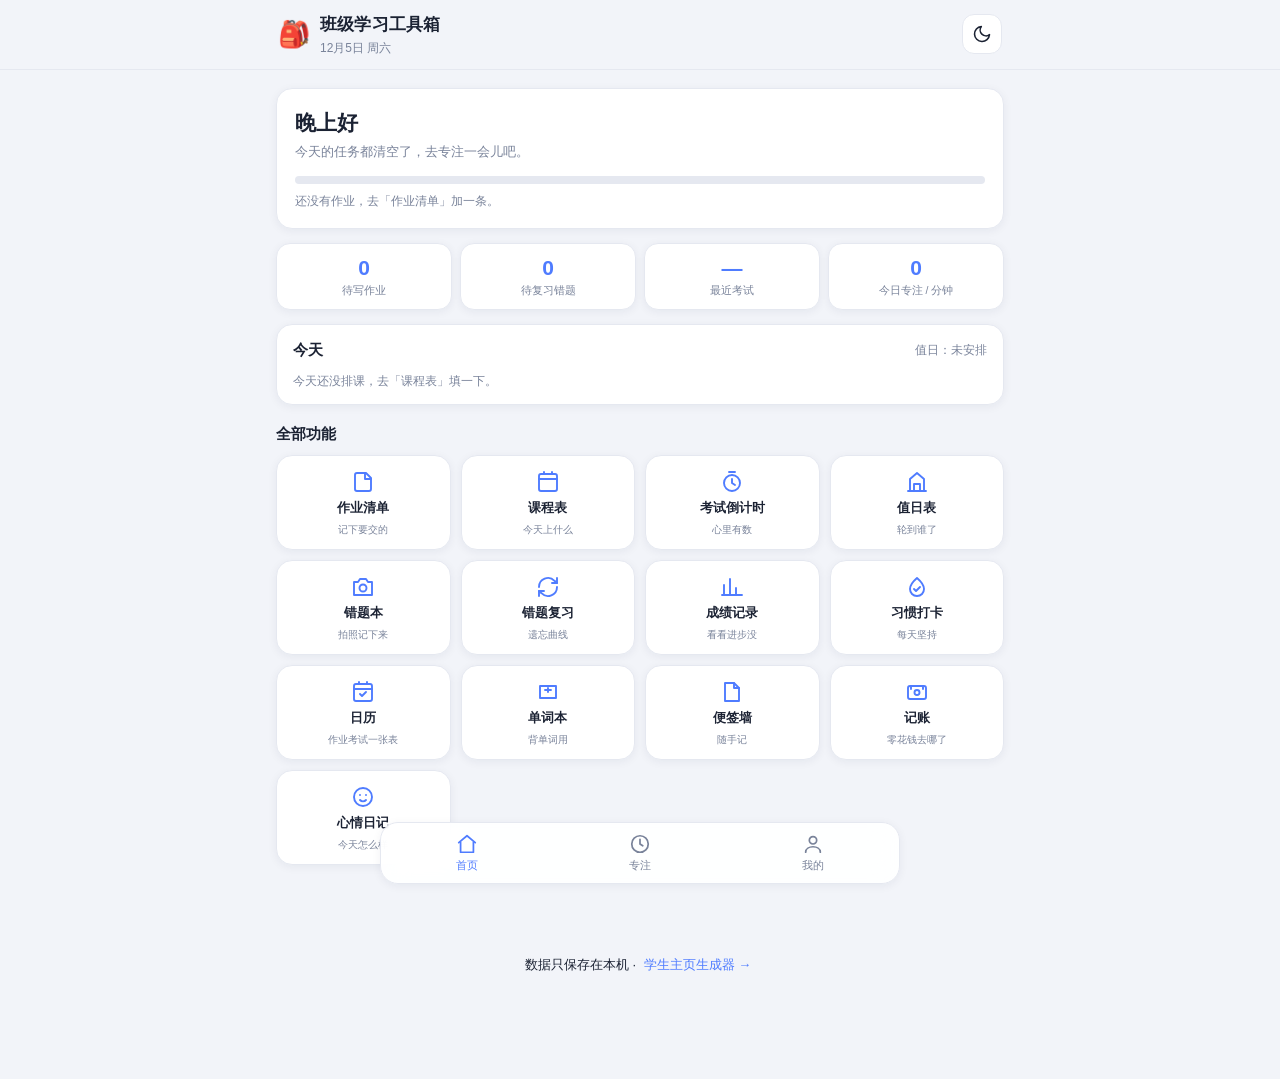
==== commit 90ebc42a: "feat: v4 新增日历/单词本/便签墙/记账/心情日记" ====
--- a/index.html
+++ b/index.html
@@ -8,7 +8,7 @@
 <title>班级学习工具箱</title>
 <link rel="icon" href="data:image/svg+xml,<svg xmlns='http://www.w3.org/2000/svg' viewBox='0 0 100 100'><text y='.9em' font-size='90'>🎒</text></svg>">
 <link rel="manifest" href="manifest.json">
-<link rel="stylesheet" href="style.css?v=3">
+<link rel="stylesheet" href="style.css?v=4">
 </head>
 <body>
 
@@ -102,6 +102,26 @@
         <svg viewBox="0 0 24 24" aria-hidden="true"><path d="M12 21c-4 0-7-3-7-7 0-5 7-11 7-11s7 6 7 11c0 4-3 7-7 7Z"/><path d="M9 14l2 2 4-4"/></svg>
         <span>习惯打卡</span><em>每天坚持</em>
       </button>
+      <button class="feature" data-go="calendar" type="button">
+        <svg viewBox="0 0 24 24" aria-hidden="true"><rect x="3" y="4" width="18" height="17" rx="2"/><path d="M3 9h18M8 4V2m8 2V2"/><path d="m9 14 2 2 4-4"/></svg>
+        <span>日历</span><em>作业考试一张表</em>
+      </button>
+      <button class="feature" data-go="words" type="button">
+        <svg viewBox="0 0 24 24" aria-hidden="true"><path d="M4 6h16v12H4z"/><path d="M9 10h6m-3-2v4"/></svg>
+        <span>单词本</span><em>背单词用</em>
+      </button>
+      <button class="feature" data-go="notes" type="button">
+        <svg viewBox="0 0 24 24" aria-hidden="true"><path d="M5 3h9l5 5v13H5z"/><path d="M14 3v5h5"/></svg>
+        <span>便签墙</span><em>随手记</em>
+      </button>
+      <button class="feature" data-go="money" type="button">
+        <svg viewBox="0 0 24 24" aria-hidden="true"><rect x="3" y="6" width="18" height="13" rx="2"/><circle cx="12" cy="12.5" r="2.5"/><path d="M6 9V7m12 2V7"/></svg>
+        <span>记账</span><em>零花钱去哪了</em>
+      </button>
+      <button class="feature" data-go="mood" type="button">
+        <svg viewBox="0 0 24 24" aria-hidden="true"><circle cx="12" cy="12" r="9"/><path d="M9 10h.01M15 10h.01M9 15a4 4 0 0 0 6 0"/></svg>
+        <span>心情日记</span><em>今天怎么样</em>
+      </button>
     </div>
   </section>
 
@@ -340,13 +360,165 @@
     <div class="card settings-card">
       <h3>更多</h3>
       <a class="settings-link" href="home/">学生主页生成器 →</a>
-      <p class="muted">版本 v3 · 纯静态网页，无需注册，离线可用。</p>
+      <p class="muted">版本 v4 · 纯静态网页，无需注册，离线可用。</p>
     </div>
 
     <div class="card settings-card danger-zone">
       <h3>清空数据</h3>
       <p class="muted">删掉本机上的全部记录，不可恢复。</p>
       <button class="btn danger" id="wipeData" type="button">全部清空</button>
+    </div>
+  </section>
+
+  <!-- ========== 日历 ========== -->
+  <section class="view" id="view-calendar" hidden>
+    <div class="panel-head">
+      <h2>日历</h2>
+      <p class="panel-desc">作业、考试、值日，一张日历看全。</p>
+    </div>
+
+    <div class="cal-nav">
+      <button class="icon-btn" id="calPrev" type="button" aria-label="上个月">
+        <svg viewBox="0 0 24 24" aria-hidden="true"><path d="M15 18l-6-6 6-6"/></svg>
+      </button>
+      <span class="cal-title" id="calTitle">—</span>
+      <button class="icon-btn" id="calNext" type="button" aria-label="下个月">
+        <svg viewBox="0 0 24 24" aria-hidden="true"><path d="M9 18l6-6-6-6"/></svg>
+      </button>
+    </div>
+
+    <div class="cal-weekdays">
+      <span>一</span><span>二</span><span>三</span><span>四</span><span>五</span><span>六</span><span>日</span>
+    </div>
+    <div class="cal-grid" id="calGrid"></div>
+
+    <div class="cal-detail card" id="calDetail" hidden>
+      <div class="card-head"><h3 id="calDetailTitle">—</h3></div>
+      <div class="cal-detail-body" id="calDetailBody"></div>
+    </div>
+  </section>
+
+  <!-- ========== 单词本 ========== -->
+  <section class="view" id="view-words" hidden>
+    <div class="panel-head">
+      <h2>单词本</h2>
+      <p class="panel-desc">记下要背的单词，复习模式翻卡片。</p>
+    </div>
+
+    <form class="card form" id="wordForm" autocomplete="off">
+      <div class="row">
+        <input class="input grow" id="wordTerm" placeholder="单词" maxlength="30" required>
+        <input class="input grow" id="wordDef" placeholder="释义" maxlength="60" required>
+        <button class="btn primary" type="submit">添加</button>
+      </div>
+    </form>
+
+    <div class="stats" id="wordStats"></div>
+
+    <div class="word-review card" id="wordReview" hidden>
+      <p class="word-card-term" id="wordReviewTerm">—</p>
+      <p class="word-card-def" id="wordReviewDef" hidden>—</p>
+      <div class="review-actions">
+        <button class="btn ghost" id="wordShow" type="button">看答案</button>
+        <button class="btn primary" id="wordKnow" type="button">记住了</button>
+      </div>
+      <p class="hint" id="wordReviewCount">—</p>
+    </div>
+
+    <ul class="list" id="wordList"></ul>
+    <div class="empty" id="wordEmpty" hidden>
+      <span class="empty-emoji">🔤</span>
+      <p>还没有单词，先加几个。</p>
+    </div>
+  </section>
+
+  <!-- ========== 便签墙 ========== -->
+  <section class="view" id="view-notes" hidden>
+    <div class="panel-head">
+      <h2>便签墙</h2>
+      <p class="panel-desc">想到什么随手记。</p>
+    </div>
+
+    <form class="card form" id="noteForm" autocomplete="off">
+      <div class="row">
+        <input class="input grow" id="noteTitle" placeholder="标题（可选）" maxlength="20">
+        <input class="input" id="noteColor" type="color" value="#ffe08a" aria-label="颜色">
+      </div>
+      <textarea class="input" id="noteBody" rows="2" placeholder="写点什么……" maxlength="200"></textarea>
+      <button class="btn primary" type="submit">添加便签</button>
+    </form>
+
+    <div class="note-wall" id="noteWall"></div>
+    <div class="empty" id="noteEmpty" hidden>
+      <span class="empty-emoji">📝</span>
+      <p>便签墙是空的。</p>
+    </div>
+  </section>
+
+  <!-- ========== 记账 ========== -->
+  <section class="view" id="view-money" hidden>
+    <div class="panel-head">
+      <h2>记账</h2>
+      <p class="panel-desc">零花钱去哪了，记一笔就知道。</p>
+    </div>
+
+    <div class="money-summary">
+      <div class="money-card income">
+        <span>本月收入</span>
+        <b id="moneyIncome">0</b>
+      </div>
+      <div class="money-card expense">
+        <span>本月支出</span>
+        <b id="moneyExpense">0</b>
+      </div>
+      <div class="money-card balance">
+        <span>结余</span>
+        <b id="moneyBalance">0</b>
+      </div>
+    </div>
+
+    <form class="card form" id="moneyForm" autocomplete="off">
+      <div class="row">
+        <div class="money-type">
+          <label><input type="radio" name="moneyType" value="expense" checked> 支出</label>
+          <label><input type="radio" name="moneyType" value="income"> 收入</label>
+        </div>
+        <input class="input" id="moneyAmount" type="number" step="0.01" placeholder="金额" required>
+        <input class="input grow" id="moneyNote" placeholder="备注，如：买文具" maxlength="16">
+      </div>
+      <div class="row">
+        <input class="input" id="moneyDate" type="date" required aria-label="日期">
+        <button class="btn primary" type="submit">记一笔</button>
+      </div>
+    </form>
+
+    <ul class="list" id="moneyList"></ul>
+    <div class="empty" id="moneyEmpty" hidden>
+      <span class="empty-emoji">💰</span>
+      <p>还没有账目。</p>
+    </div>
+  </section>
+
+  <!-- ========== 心情日记 ========== -->
+  <section class="view" id="view-mood" hidden>
+    <div class="panel-head">
+      <h2>心情日记</h2>
+      <p class="panel-desc">每天一句话，记下今天的心情。</p>
+    </div>
+
+    <div class="mood-today card">
+      <p class="muted" id="moodTodayLabel">今天</p>
+      <div class="mood-emojis" id="moodEmojis"></div>
+      <textarea class="input" id="moodText" rows="2" placeholder="今天发生了什么……" maxlength="120"></textarea>
+      <button class="btn primary" id="moodSave" type="button">保存今天的心情</button>
+    </div>
+
+    <div class="mood-stats" id="moodStats"></div>
+
+    <ul class="list" id="moodList"></ul>
+    <div class="empty" id="moodEmpty" hidden>
+      <span class="empty-emoji">💭</span>
+      <p>还没有写过心情日记。</p>
     </div>
   </section>
 
@@ -373,6 +545,6 @@
 
 <div class="toast" id="toast" role="status" aria-live="polite"></div>
 
-<script src="app.js?v=3" defer></script>
+<script src="app.js?v=4" defer></script>
 </body>
 </html>
--- a/style.css
+++ b/style.css
@@ -784,9 +784,127 @@
 .btn.danger { background: var(--danger-soft); border-color: transparent; color: var(--danger); }
 .file-btn { display: inline-flex; align-items: center; cursor: pointer; }
 
+/* ---------- 日历 ---------- */
+.cal-nav { display: flex; align-items: center; justify-content: center; gap: 16px; margin-bottom: 12px; }
+.cal-title { font-size: 18px; font-weight: 700; }
+.cal-weekdays { display: grid; grid-template-columns: repeat(7, 1fr); text-align: center; font-size: 12px; color: var(--muted); margin-bottom: 6px; }
+.cal-grid { display: grid; grid-template-columns: repeat(7, 1fr); gap: 4px; margin-bottom: 14px; }
+.cal-cell {
+  aspect-ratio: 1 / 1.1;
+  display: flex;
+  flex-direction: column;
+  align-items: center;
+  justify-content: flex-start;
+  padding: 4px 2px;
+  border-radius: 10px;
+  background: var(--card);
+  border: 1px solid var(--line);
+  cursor: pointer;
+  font-size: 12px;
+  position: relative;
+  transition: border-color .15s, background .15s;
+}
+.cal-cell.other { opacity: .35; }
+.cal-cell.today { border-color: var(--primary); background: var(--primary-soft); font-weight: 700; }
+.cal-cell.selected { border-color: var(--primary); box-shadow: 0 0 0 2px var(--primary-soft); }
+.cal-dots { display: flex; gap: 2px; margin-top: 3px; flex-wrap: wrap; justify-content: center; }
+.cal-dots i {
+  width: 5px; height: 5px;
+  border-radius: 50%;
+  background: var(--primary);
+  display: block;
+}
+.cal-dots i.hw { background: #f97316; }
+.cal-dots i.exam { background: var(--danger); }
+.cal-dots i.duty { background: #8b5cf6; }
+.cal-detail { padding: 14px 16px; }
+.cal-detail-body { display: flex; flex-direction: column; gap: 8px; margin-top: 8px; }
+.cal-detail-item { font-size: 14px; display: flex; align-items: center; gap: 8px; }
+
+/* ---------- 单词本 ---------- */
+.word-review { padding: 24px; text-align: center; margin-bottom: 14px; }
+.word-card-term { font-size: 28px; font-weight: 700; margin: 0 0 8px; word-break: break-word; }
+.word-card-def { font-size: 18px; color: var(--primary); margin: 0 0 16px; animation: popIn .25s ease both; }
+.word-item {
+  display: flex; align-items: center; gap: 12px;
+  padding: 12px 14px;
+  background: var(--card);
+  border: 1px solid var(--line);
+  border-radius: 12px;
+}
+.word-item.known { opacity: .55; }
+.word-item .term { font-weight: 600; min-width: 80px; }
+.word-item .def { flex: 1 1 auto; color: var(--muted); font-size: 13px; word-break: break-word; }
+.word-item .del { flex: 0 0 auto; }
+
+/* ---------- 便签墙 ---------- */
+.note-wall { display: grid; grid-template-columns: repeat(2, minmax(0, 1fr)); gap: 12px; }
+.note-card {
+  padding: 14px 14px 30px;
+  border-radius: 14px;
+  box-shadow: var(--shadow);
+  position: relative;
+  min-height: 110px;
+  animation: itemIn .3s ease both;
+  animation-delay: calc(var(--i, 0) * 40ms);
+}
+.note-card h4 { margin: 0 0 6px; font-size: 15px; word-break: break-word; }
+.note-card p { margin: 0; font-size: 13px; line-height: 1.5; word-break: break-word; white-space: pre-wrap; }
+.note-card .del {
+  position: absolute;
+  top: 8px; right: 8px;
+  background: transparent;
+  border: none;
+  color: rgba(0, 0, 0, .4);
+  cursor: pointer;
+  opacity: 0;
+  transition: opacity .15s;
+}
+.note-card:hover .del { opacity: 1; }
+
+/* ---------- 记账 ---------- */
+.money-summary { display: grid; grid-template-columns: repeat(3, 1fr); gap: 8px; margin-bottom: 14px; }
+.money-card { padding: 12px 8px; background: var(--card); border: 1px solid var(--line); border-radius: 14px; text-align: center; }
+.money-card span { display: block; font-size: 11px; color: var(--muted); margin-bottom: 4px; }
+.money-card b { font-size: 17px; font-variant-numeric: tabular-nums; }
+.money-card.income b { color: var(--ok); }
+.money-card.expense b { color: var(--danger); }
+.money-card.balance b { color: var(--primary); }
+.money-type { display: flex; gap: 14px; align-items: center; font-size: 14px; padding: 0 2px; }
+.money-type label { display: inline-flex; align-items: center; gap: 5px; cursor: pointer; }
+.money-item { display: flex; align-items: center; gap: 12px; padding: 12px 14px; background: var(--card); border: 1px solid var(--line); border-radius: 12px; }
+.money-item .amount { font-size: 17px; font-weight: 700; flex: 0 0 auto; font-variant-numeric: tabular-nums; }
+.money-item .amount.income { color: var(--ok); }
+.money-item .amount.expense { color: var(--danger); }
+.money-item .info { flex: 1 1 auto; min-width: 0; }
+.money-item .info .note { font-size: 14px; word-break: break-word; }
+.money-item .info .date { font-size: 12px; color: var(--muted); margin-top: 3px; }
+
+/* ---------- 心情日记 ---------- */
+.mood-today { padding: 18px; margin-bottom: 14px; }
+.mood-today textarea { margin: 10px 0 12px; resize: vertical; }
+.mood-emojis { display: flex; gap: 10px; justify-content: center; margin: 10px 0; }
+.mood-emoji {
+  font-size: 30px;
+  width: 52px; height: 52px;
+  display: grid; place-items: center;
+  border-radius: 50%;
+  border: 2px solid transparent;
+  background: var(--card-2);
+  cursor: pointer;
+  transition: transform .15s, border-color .15s;
+}
+.mood-emoji.active { border-color: var(--primary); transform: scale(1.12); }
+.mood-emoji:active { transform: scale(.9); }
+.mood-stats { display: flex; gap: 8px; flex-wrap: wrap; margin-bottom: 14px; }
+.mood-item { display: flex; align-items: center; gap: 12px; padding: 12px 14px; background: var(--card); border: 1px solid var(--line); border-radius: 12px; }
+.mood-item .mood { font-size: 26px; flex: 0 0 auto; }
+.mood-item .body { flex: 1 1 auto; min-width: 0; }
+.mood-item .date { font-size: 12px; color: var(--muted); }
+.mood-item .text { font-size: 14px; margin-top: 3px; word-break: break-word; white-space: pre-wrap; }
+
 /* ---------- 大屏 ---------- */
 @media (min-width: 720px) {
-  body { padding-bottom: 24px; }
   .duty-grid { grid-template-columns: repeat(4, minmax(0, 1fr)); }
   .mistake-grid { grid-template-columns: repeat(3, minmax(0, 1fr)); }
   .tabbar {
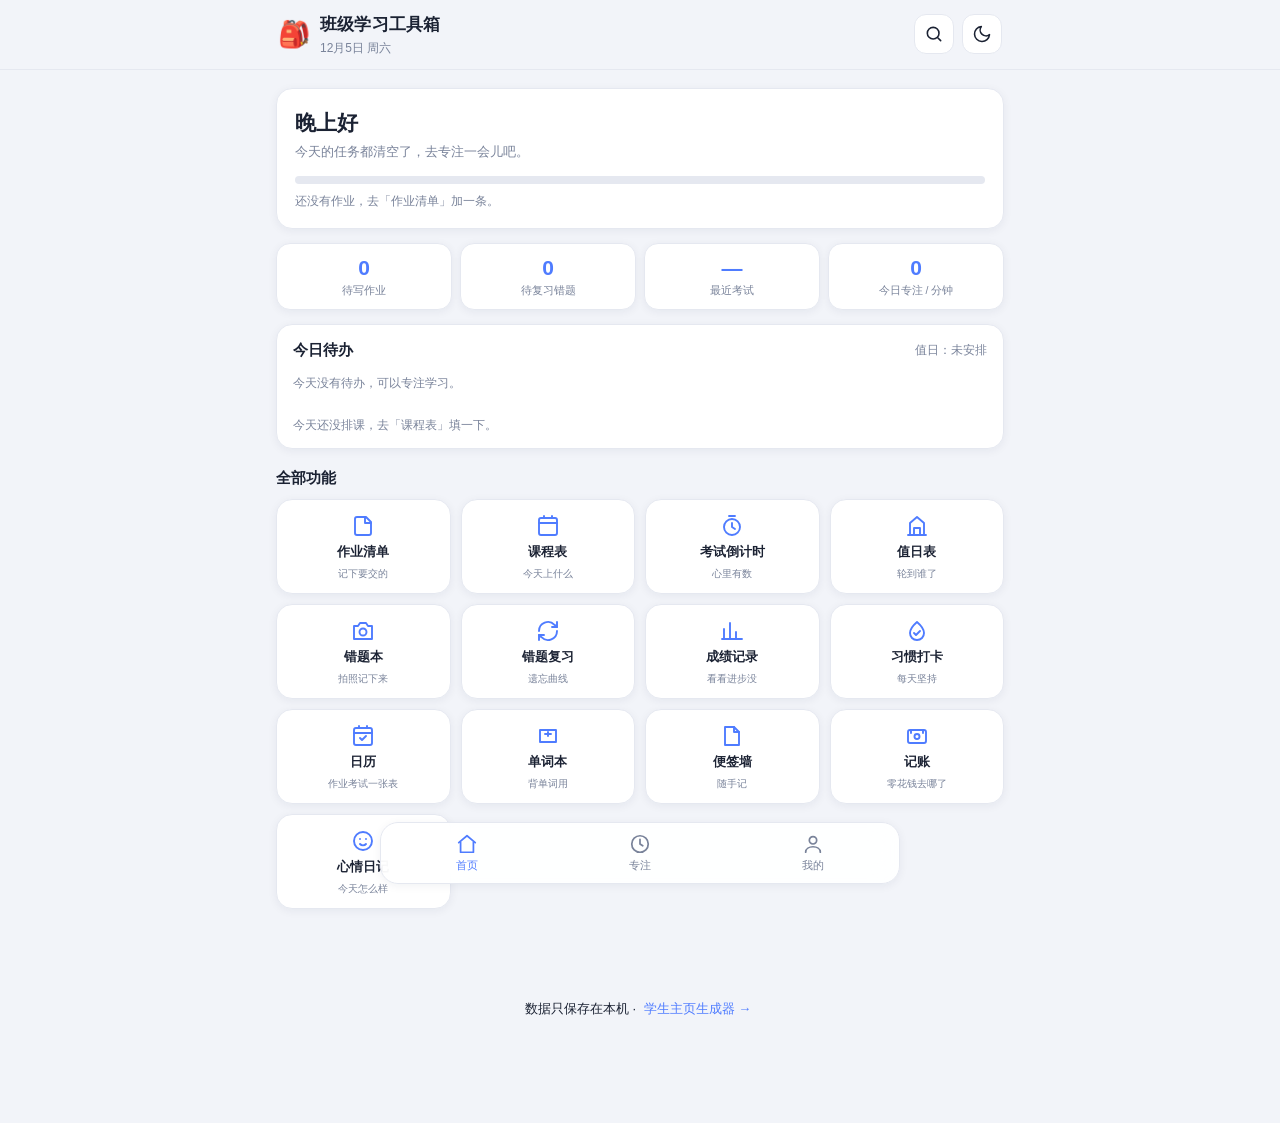
==== commit 2e807c5d: "feat: 首页今日待办聚合、全局搜索、左滑删除" ====
--- a/index.html
+++ b/index.html
@@ -8,7 +8,7 @@
 <title>班级学习工具箱</title>
 <link rel="icon" href="data:image/svg+xml,<svg xmlns='http://www.w3.org/2000/svg' viewBox='0 0 100 100'><text y='.9em' font-size='90'>🎒</text></svg>">
 <link rel="manifest" href="manifest.json">
-<link rel="stylesheet" href="style.css?v=4">
+<link rel="stylesheet" href="style.css?v=5">
 </head>
 <body>
 
@@ -24,11 +24,27 @@
         <p class="brand-sub" id="todayText">今天</p>
       </div>
     </div>
-    <button class="icon-btn" id="themeBtn" type="button" aria-label="切换深色模式">
-      <svg viewBox="0 0 24 24" aria-hidden="true"><path d="M21 12.8A9 9 0 1 1 11.2 3a7 7 0 0 0 9.8 9.8Z"/></svg>
+    <div class="topbar-actions">
+      <button class="icon-btn" id="searchBtn" type="button" aria-label="搜索">
+        <svg viewBox="0 0 24 24" aria-hidden="true"><circle cx="11" cy="11" r="7"/><path d="m20 20-3.5-3.5"/></svg>
+      </button>
+      <button class="icon-btn" id="themeBtn" type="button" aria-label="切换深色模式">
+        <svg viewBox="0 0 24 24" aria-hidden="true"><path d="M21 12.8A9 9 0 1 1 11.2 3a7 7 0 0 0 9.8 9.8Z"/></svg>
+      </button>
+    </div>
+  </div>
+</header>
+
+<!-- 全局搜索弹层 -->
+<div class="search-overlay" id="searchOverlay" hidden>
+  <div class="search-box card">
+    <input class="input" id="searchInput" placeholder="搜索作业、错题、单词、便签、账目…" maxlength="40">
+    <button class="icon-btn" id="searchClose" type="button" aria-label="关闭">
+      <svg viewBox="0 0 24 24" aria-hidden="true"><path d="M18 6 6 18"/><path d="m6 6 12 12"/></svg>
     </button>
   </div>
-</header>
+  <div class="search-results" id="searchResults"></div>
+</div>
 
 <main class="wrap">
 
@@ -62,9 +78,10 @@
 
     <div class="card today-card">
       <div class="card-head">
-        <h3>今天</h3>
+        <h3>今日待办</h3>
         <span class="muted" id="todayDuty">值日：未安排</span>
       </div>
+      <div class="today-list" id="todayList"></div>
       <div class="today-classes" id="todayClasses"></div>
     </div>
 
@@ -360,7 +377,7 @@
     <div class="card settings-card">
       <h3>更多</h3>
       <a class="settings-link" href="home/">学生主页生成器 →</a>
-      <p class="muted">版本 v4 · 纯静态网页，无需注册，离线可用。</p>
+      <p class="muted">版本 v5 · 纯静态网页，无需注册，离线可用。</p>
     </div>
 
     <div class="card settings-card danger-zone">
@@ -545,6 +562,6 @@
 
 <div class="toast" id="toast" role="status" aria-live="polite"></div>
 
-<script src="app.js?v=4" defer></script>
+<script src="app.js?v=5" defer></script>
 </body>
 </html>
--- a/style.css
+++ b/style.css
@@ -85,7 +85,63 @@
 }
 .icon-btn:active { transform: scale(.94); }
 
-/* ---------- 布局 ---------- */
+.topbar-actions { display: flex; gap: 8px; }
+
+/* ---------- 搜索弹层 ---------- */
+.search-overlay {
+  position: fixed;
+  inset: 0;
+  z-index: 60;
+  background: var(--bg);
+  padding: 12px 14px;
+  display: flex;
+  flex-direction: column;
+  gap: 14px;
+  animation: slideUp .25s ease both;
+}
+.search-box {
+  display: flex;
+  gap: 10px;
+  align-items: center;
+  padding: 10px 12px;
+}
+.search-box .input { flex: 1 1 auto; width: auto; }
+.search-results { flex: 1 1 auto; overflow-y: auto; display: flex; flex-direction: column; gap: 8px; }
+.search-group-title { font-size: 12px; color: var(--muted); padding: 4px 4px; }
+.search-item {
+  display: flex; align-items: center; gap: 12px;
+  padding: 12px 14px;
+  background: var(--card);
+  border: 1px solid var(--line);
+  border-radius: 12px;
+  cursor: pointer;
+}
+.search-item:active { background: var(--card-2); }
+.search-item .si-icon { font-size: 20px; flex: 0 0 auto; }
+.search-item .si-body { flex: 1 1 auto; min-width: 0; }
+.search-item .si-title { font-size: 14px; font-weight: 600; word-break: break-word; }
+.search-item .si-sub { font-size: 12px; color: var(--muted); margin-top: 2px; word-break: break-word; }
+.search-empty { text-align: center; padding: 60px 20px; color: var(--muted); }
+
+/* ---------- 今日待办 ---------- */
+.today-list { display: flex; flex-direction: column; gap: 8px; margin-bottom: 12px; }
+.today-item {
+  width: 100%;
+  text-align: left;
+  padding: 11px 13px;
+  border: 1px solid var(--line);
+  border-radius: 11px;
+  background: var(--card-2);
+  color: var(--text);
+  font-size: 14px;
+  font-family: inherit;
+  cursor: pointer;
+  transition: background .15s;
+}
+.today-item:active { background: var(--primary-soft); }
+.today-item.urgent { border-color: var(--danger); background: var(--danger-soft); color: var(--danger); }
+
+/* ---------- 大屏 ---------- */
 .wrap { max-width: 760px; margin: 0 auto; padding: 18px 16px 8px; }
 
 .panel-head { margin-bottom: 14px; }
@@ -527,6 +583,10 @@
 @keyframes popIn {
   0% { opacity: 0; transform: scale(.9); }
   100% { opacity: 1; transform: scale(1); }
+}
+@keyframes slideUp {
+  0% { opacity: 0; transform: translateY(16px); }
+  100% { opacity: 1; transform: translateY(0); }
 }
 
 .panel, .view { animation: panelIn .26s ease both; }
@@ -903,6 +963,28 @@
 .mood-item .date { font-size: 12px; color: var(--muted); }
 .mood-item .text { font-size: 14px; margin-top: 3px; word-break: break-word; white-space: pre-wrap; }
 
+/* ---------- 左滑删除 ---------- */
+.hw-item, .word-item, .money-item, .mood-item { position: relative; overflow: hidden; }
+.swipe-del {
+  position: absolute;
+  top: 0; right: -90px;
+  width: 90px; height: 100%;
+  border: none;
+  background: var(--danger);
+  color: #fff;
+  font-size: 15px;
+  font-weight: 600;
+  font-family: inherit;
+  cursor: pointer;
+}
+@media (hover: hover) {
+  .note-card .del { opacity: 0; }
+  .note-card:hover .del { opacity: 1; }
+}
+@media (hover: none) {
+  .note-card .del { opacity: 1; background: rgba(0,0,0,.3); color: #fff; }
+}
+
 /* ---------- 大屏 ---------- */
 @media (min-width: 720px) {
   .duty-grid { grid-template-columns: repeat(4, minmax(0, 1fr)); }
